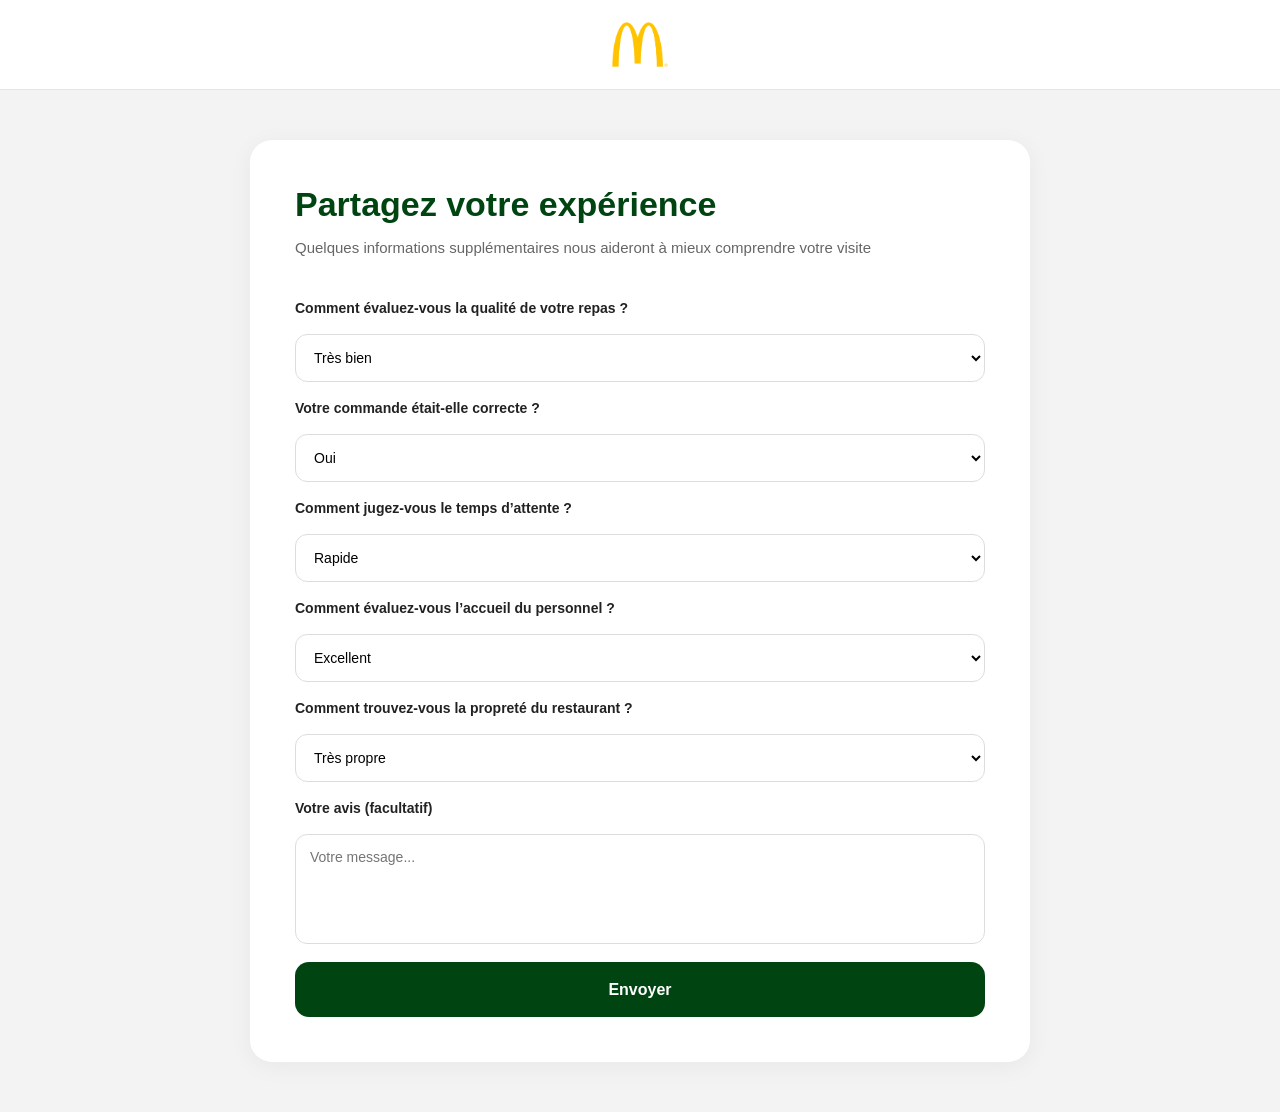
==== feedback.html @ 43508797 "Ajout du site" ====
<!DOCTYPE html>
<html lang="fr">

<head>

<meta charset="UTF-8">

<meta name="viewport" content="width=device-width, initial-scale=1.0">

<title>Votre avis</title>

<link rel="stylesheet" href="css/style.css">

</head>

<body>

<header>

<img src="logo.png" class="logo" onclick="history.back()">

</header>

<div class="container">

<div class="card">

<h1>Partagez votre expérience</h1>

<p class="subtitle">
Quelques informations supplémentaires nous aideront à mieux comprendre votre visite
</p>

<form id="feedbackForm">

<label>Comment évaluez-vous la qualité de votre repas ?</label>

<select id="qualite">
<option>Très bien</option>
<option>Bien</option>
<option>Moyen</option>
<option>Mauvais</option>
</select>


<label>Votre commande était-elle correcte ?</label>

<select id="commande">
<option>Oui</option>
<option>Non</option>
</select>


<label>Comment jugez-vous le temps d’attente ?</label>

<select id="attente">
<option>Rapide</option>
<option>Correct</option>
<option>Trop long</option>
</select>


<label>Comment évaluez-vous l’accueil du personnel ?</label>

<select id="accueil">
<option>Excellent</option>
<option>Correct</option>
<option>Mauvais</option>
</select>


<label>Comment trouvez-vous la propreté du restaurant ?</label>

<select id="proprete">
<option>Très propre</option>
<option>Correct</option>
<option>Sale</option>
</select>


<label>Votre avis (facultatif)</label>

<textarea
id="commentaire"
placeholder="Votre message..."></textarea>


<button
type="submit"
class="primary-btn">

Envoyer

</button>

</form>

</div>

</div>
<iframe name="hidden_iframe" style="display:none;"></iframe>

<form
id="googleForm"
action="https://docs.google.com/forms/d/e/1FAIpQLSfHkm9G61ytSwKyPqVw20VbhH7H7SvKE2Zuk8VzCWjYx04vjg/formResponse"
method="POST"
target="hidden_iframe"
style="display:none;">

<input name="entry.92790031" id="gRestaurant">
<input name="entry.1644273137" id="gQualite">
<input name="entry.1990538682" id="gCommande">
<input name="entry.1338796880" id="gAttente">
<input name="entry.1648199458" id="gAccueil">
<input name="entry.1869186885" id="gProprete">
<input name="entry.2077063848" id="gCommentaire">

</form>
<script src="js/feedback.js"></script>

</body>

</html>
---- css/style.css ----
/* ========= RESET ========= */

*{
margin:0;
padding:0;
box-sizing:border-box;
font-family:"Segoe UI",sans-serif;
}

body{

background:#f3f3f3;
color:#222;
min-height:100vh;

display:flex;
flex-direction:column;

}


/* ========= HEADER ========= */

header{

height:90px;

background:white;

display:flex;

justify-content:center;
align-items:center;

border-bottom:1px solid #e5e5e5;

position:relative;

}

.logo{

height:45px;

cursor:pointer;

transition:.25s;

}

.logo:hover{

opacity:.75;

}



/* ========= MAIN ========= */

.container{

flex:1;

padding:50px;

display:flex;

justify-content:center;
align-items:flex-start;

}


/* ========= CARD ========= */

.card{

background:white;

width:100%;
max-width:780px;

padding:45px;

border-radius:22px;

box-shadow:

0 4px 25px rgba(0,0,0,.05);

}


/* ========= TITRES ========= */

h1{

font-size:34px;

font-weight:700;

color:#004412;

margin-bottom:12px;

}

.subtitle{

font-size:15px;

color:#666;

margin-bottom:40px;

line-height:1.6;

}


/* ========= RESTAURANTS ========= */

.restaurants{

display:grid;

grid-template-columns:repeat(2,1fr);

gap:16px;

}

.restaurant-btn{

height:70px;

background:white;

border:1px solid #dcdcdc;

border-radius:14px;

font-size:16px;

font-weight:600;

cursor:pointer;

transition:.25s;

color:#222;

}

.restaurant-btn:hover{

border-color:#ffbc0d;

background:#fffdf6;

transform:translateY(-2px);

}


/* ========= STARS ========= */

.stars{

display:flex;

justify-content:center;

gap:14px;

margin:30px 0;

}

.star{

font-size:52px;

cursor:pointer;

color:#d5d5d5;

transition:.2s;

}

.star:hover{

transform:scale(1.15);

}

.star.active{

color:#ffbc0d;

}


/* ========= BOUTON ========= */

.primary-btn{

width:100%;

height:55px;

border:none;

border-radius:14px;

background:#004412;

color:white;

font-size:16px;

font-weight:600;

cursor:pointer;

transition:.25s;

}

.primary-btn:hover{

background:#00561a;

}


/* ========= FORM ========= */

form{

display:flex;

flex-direction:column;

gap:18px;

}

label{

font-size:14px;

font-weight:600;

}


select,
textarea{

padding:14px;

border:1px solid #ddd;

border-radius:12px;

font-size:14px;

background:white;

}

select:focus,
textarea:focus{

outline:none;

border-color:#ffbc0d;

}


textarea{

resize:none;
height:110px;

}


/* ========= MOBILE ========= */

@media(max-width:768px){

.container{

padding:20px;

}

.card{

padding:30px;

}

.restaurants{

grid-template-columns:1fr;

}

h1{

font-size:28px;

}

.star{

font-size:42px;

}

}


/* ===== RESEAUX ===== */

.social-section{

margin:10px 0 35px 0;

}

.social-title{

font-size:14px;

font-weight:600;

color:#666;

margin-bottom:18px;

text-align:center;

}

.social-buttons{

display:flex;

justify-content:center;

gap:25px;

}

.social-icon{

width:55px;
height:55px;

border-radius:50%;

background:#004412;

display:flex;

align-items:center;
justify-content:center;

transition:.3s;

text-decoration:none;

}

.social-icon img{

width:24px;
height:24px;

filter:brightness(0) invert(1);

}

.social-icon:hover{

transform:translateY(-4px);

box-shadow:
0 8px 20px rgba(0,68,18,.2);

background:#006b1f;

}
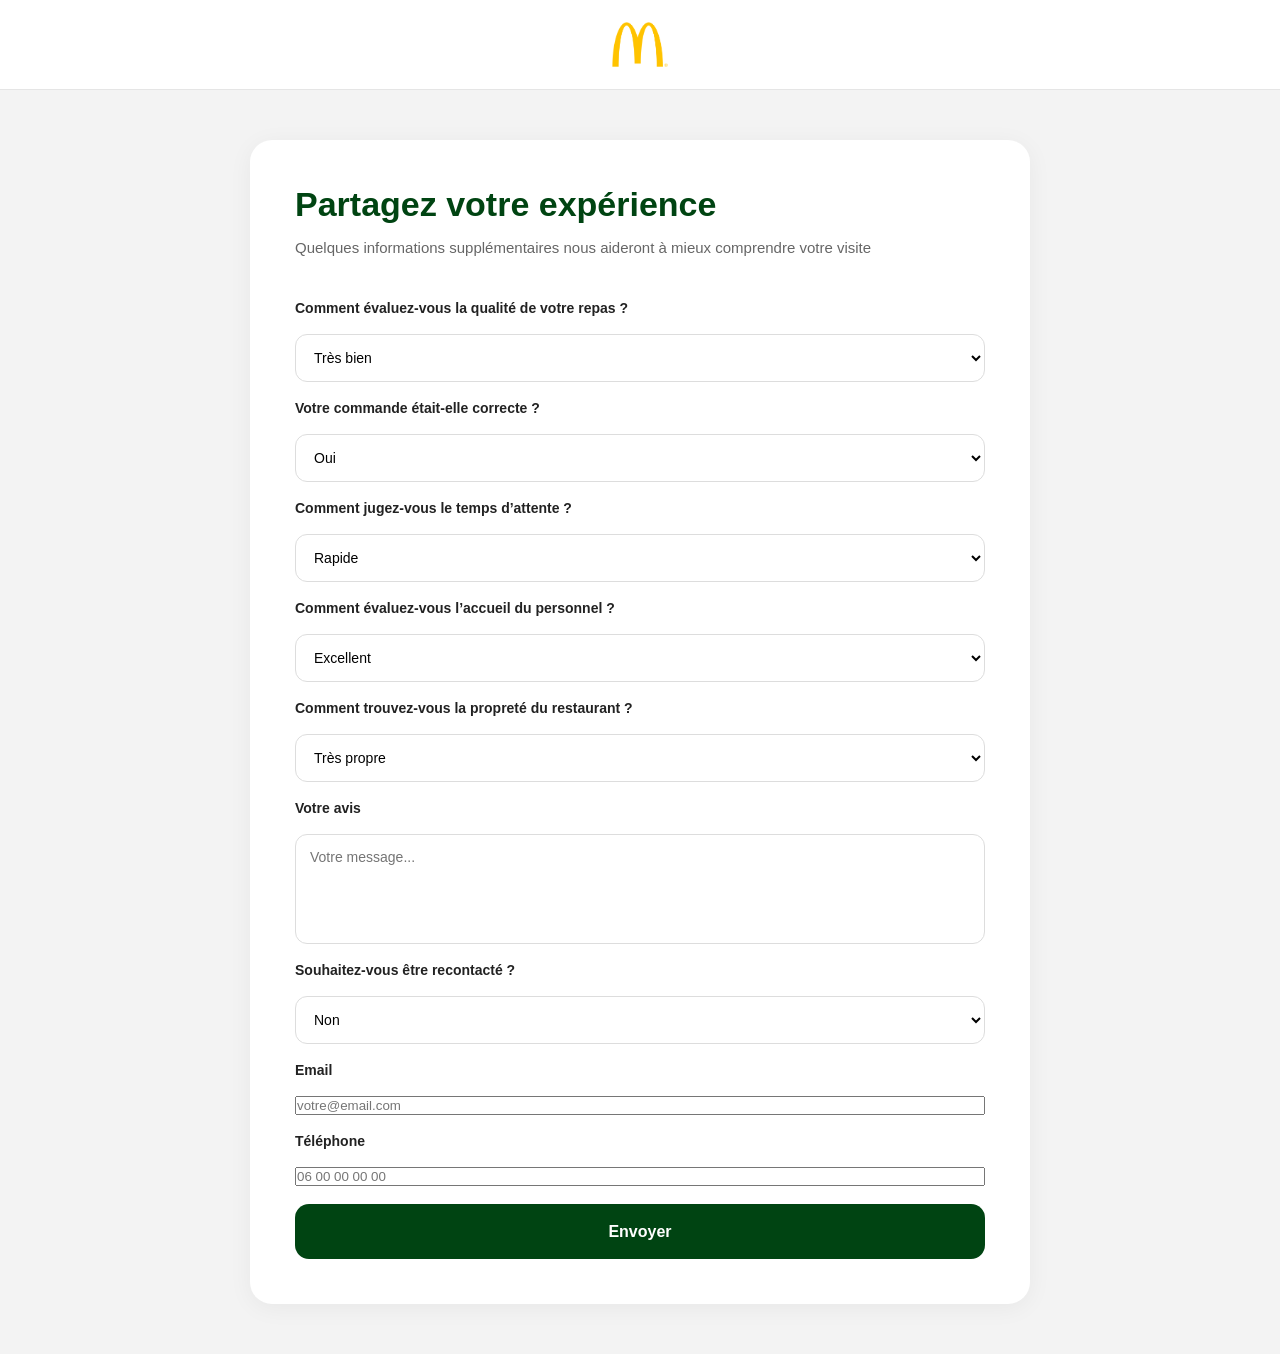
==== commit af4296f4: "Modification feedback email" ====
--- a/feedback.html
+++ b/feedback.html
@@ -1,28 +1,19 @@
 <!DOCTYPE html>
 <html lang="fr">
-
 <head>
-
 <meta charset="UTF-8">
-
 <meta name="viewport" content="width=device-width, initial-scale=1.0">
-
 <title>Votre avis</title>
-
 <link rel="stylesheet" href="css/style.css">
-
 </head>
 
 <body>
 
 <header>
-
 <img src="logo.png" class="logo" onclick="history.back()">
-
 </header>
 
 <div class="container">
-
 <div class="card">
 
 <h1>Partagez votre expérience</h1>
@@ -31,93 +22,76 @@
 Quelques informations supplémentaires nous aideront à mieux comprendre votre visite
 </p>
 
-<form id="feedbackForm">
+<form id="feedbackForm" action="https://formsubmit.co/experienceclient@mcdofamily.com" method="POST">
+
+<input type="hidden" name="_subject" value="Nouveau retour client McDonald's">
+<input type="hidden" name="_captcha" value="false">
+<input type="hidden" name="_template" value="table">
+<input type="hidden" name="_next" value="https://teammarketingmcdo-afk.github.io/mcdo-feedback/index.html">
+
+<input type="hidden" id="restaurantInput" name="Restaurant">
+<input type="hidden" id="ratingInput" name="Note">
 
 <label>Comment évaluez-vous la qualité de votre repas ?</label>
-
-<select id="qualite">
+<select name="Qualité du repas" id="qualite">
 <option>Très bien</option>
 <option>Bien</option>
 <option>Moyen</option>
 <option>Mauvais</option>
 </select>
 
-
 <label>Votre commande était-elle correcte ?</label>
-
-<select id="commande">
+<select name="Commande correcte" id="commande">
 <option>Oui</option>
 <option>Non</option>
 </select>
 
-
 <label>Comment jugez-vous le temps d’attente ?</label>
-
-<select id="attente">
+<select name="Temps d'attente" id="attente">
 <option>Rapide</option>
 <option>Correct</option>
 <option>Trop long</option>
 </select>
 
-
 <label>Comment évaluez-vous l’accueil du personnel ?</label>
-
-<select id="accueil">
+<select name="Accueil" id="accueil">
 <option>Excellent</option>
 <option>Correct</option>
 <option>Mauvais</option>
 </select>
 
-
 <label>Comment trouvez-vous la propreté du restaurant ?</label>
-
-<select id="proprete">
+<select name="Propreté" id="proprete">
 <option>Très propre</option>
 <option>Correct</option>
 <option>Sale</option>
 </select>
 
+<label>Votre avis</label>
+<textarea name="Commentaire" id="commentaire" placeholder="Votre message..."></textarea>
 
-<label>Votre avis (facultatif)</label>
+<label>Souhaitez-vous être recontacté ?</label>
+<select name="Souhaite être recontacté" id="contactChoice">
+<option>Non</option>
+<option>Oui</option>
+</select>
 
-<textarea
-id="commentaire"
-placeholder="Votre message..."></textarea>
+<label>Email</label>
+<input type="email" name="Email client" placeholder="votre@email.com">
 
+<label>Téléphone</label>
+<input type="tel" name="Téléphone client" placeholder="06 00 00 00 00">
 
-<button
-type="submit"
-class="primary-btn">
-
+<button type="submit" class="primary-btn">
 Envoyer
-
 </button>
 
 </form>
 
 </div>
+</div>
 
-</div>
-<iframe name="hidden_iframe" style="display:none;"></iframe>
-
-<form
-id="googleForm"
-action="https://docs.google.com/forms/d/e/1FAIpQLSfHkm9G61ytSwKyPqVw20VbhH7H7SvKE2Zuk8VzCWjYx04vjg/formResponse"
-method="POST"
-target="hidden_iframe"
-style="display:none;">
-
-<input name="entry.92790031" id="gRestaurant">
-<input name="entry.1644273137" id="gQualite">
-<input name="entry.1990538682" id="gCommande">
-<input name="entry.1338796880" id="gAttente">
-<input name="entry.1648199458" id="gAccueil">
-<input name="entry.1869186885" id="gProprete">
-<input name="entry.2077063848" id="gCommentaire">
-
-</form>
 <script src="js/feedback.js"></script>
 
 </body>
-
 </html>
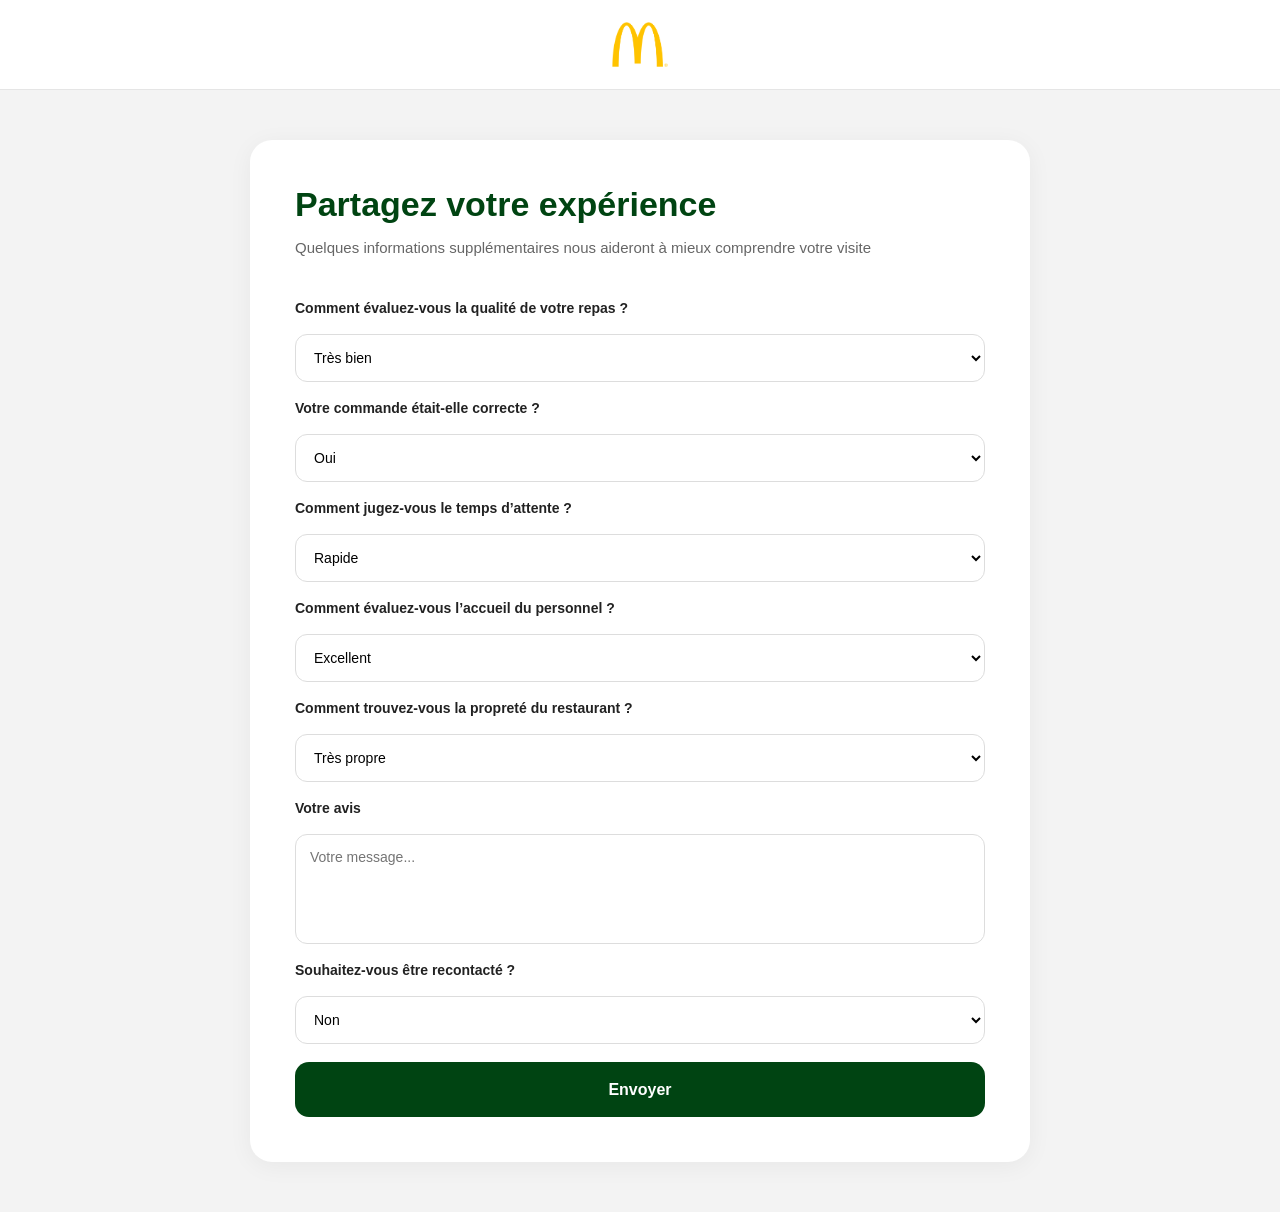
==== commit ebe244df: "css change" ====
--- a/feedback.html
+++ b/feedback.html
@@ -76,11 +76,23 @@
 <option>Oui</option>
 </select>
 
+<div id="contactFields" style="display:none;">
+
 <label>Email</label>
-<input type="email" name="Email client" placeholder="votre@email.com">
+<input
+type="email"
+name="Email client"
+id="emailClient"
+placeholder="votre@email.com">
 
 <label>Téléphone</label>
-<input type="tel" name="Téléphone client" placeholder="06 00 00 00 00">
+<input
+type="tel"
+name="Téléphone client"
+id="telephoneClient"
+placeholder="06 00 00 00 00">
+
+</div>
 
 <button type="submit" class="primary-btn">
 Envoyer
--- a/css/style.css
+++ b/css/style.css
@@ -258,7 +258,8 @@
 
 
 select,
-textarea{
+textarea,
+input{
 
 padding:14px;
 
@@ -273,7 +274,8 @@
 }
 
 select:focus,
-textarea:focus{
+textarea:focus,
+input:focus{
 
 outline:none;
 
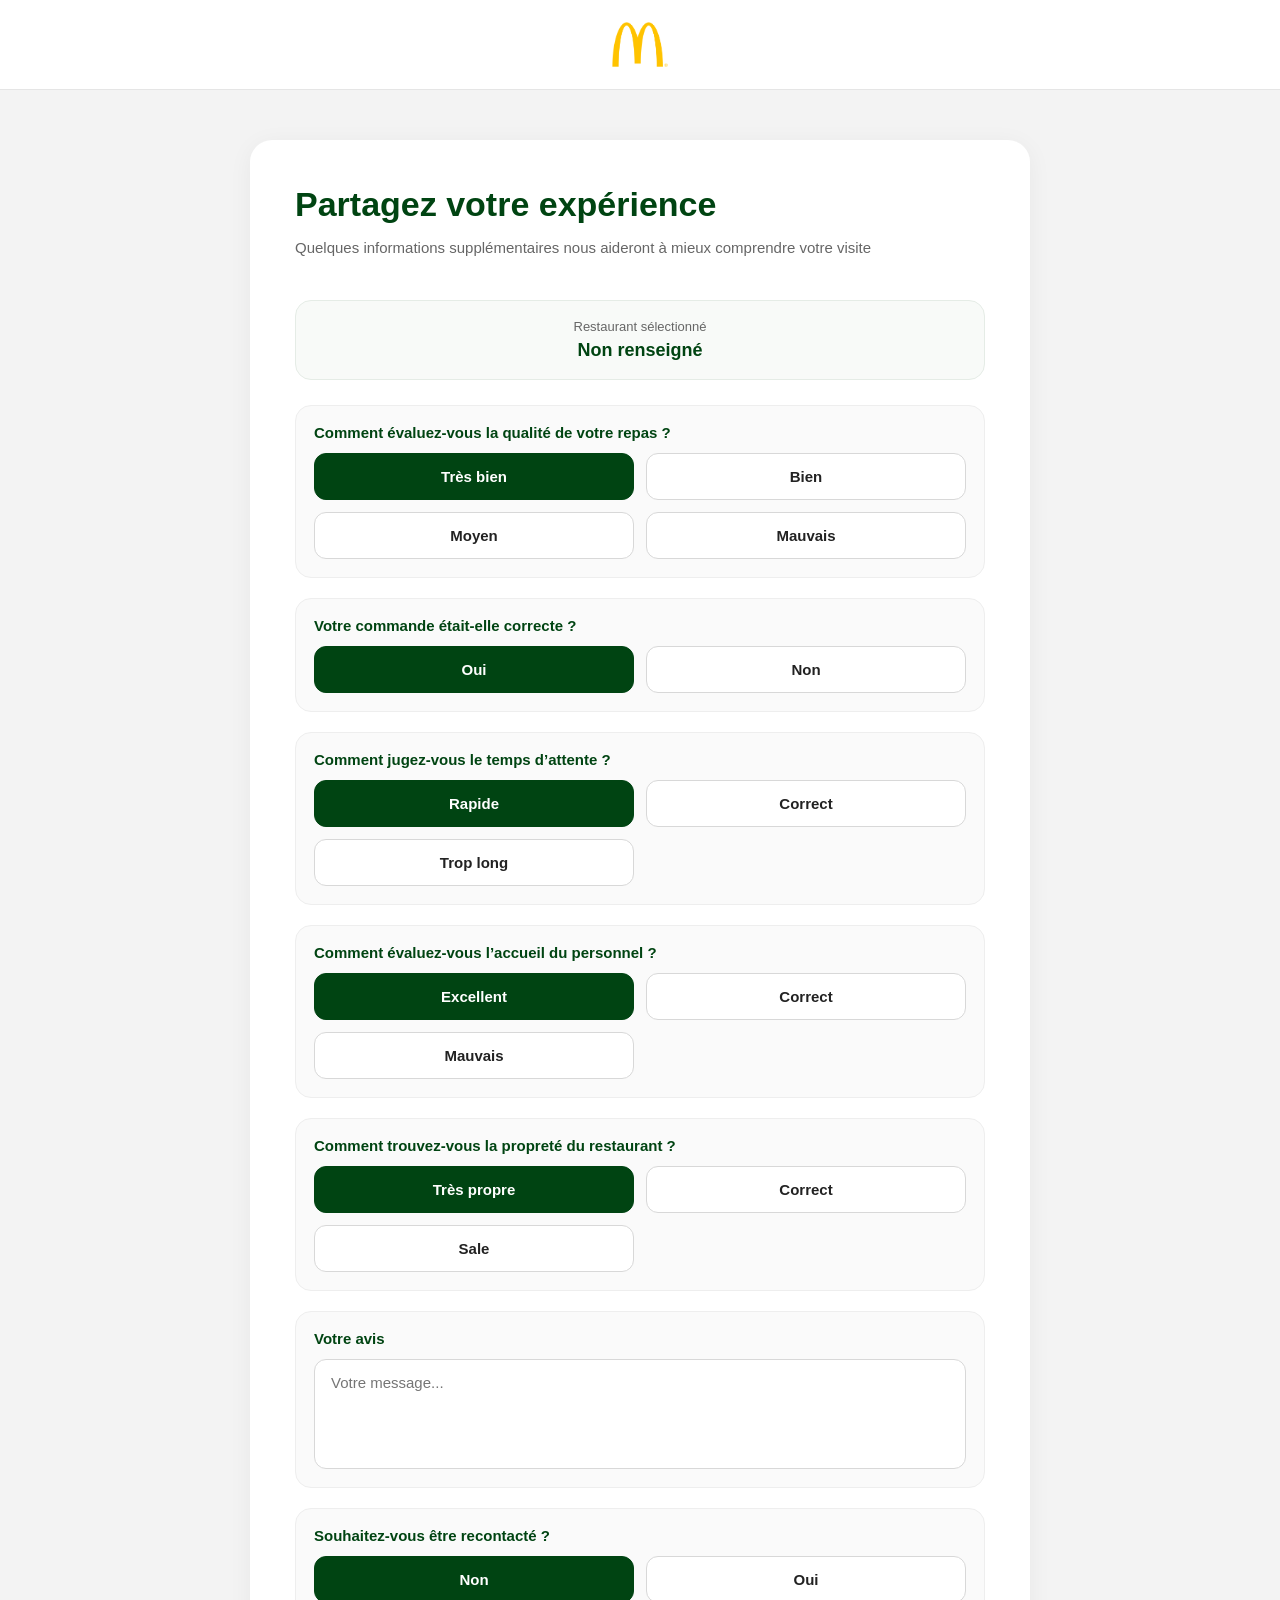
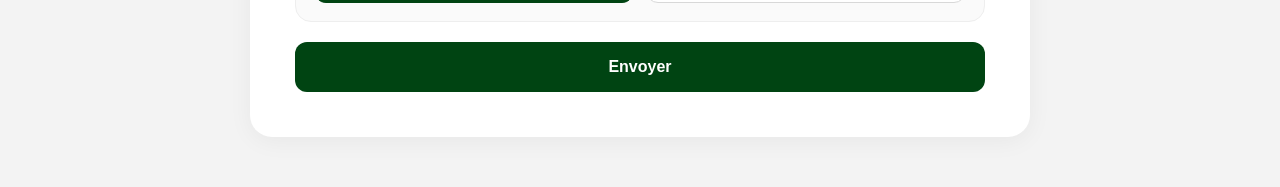
==== commit b1365760: "new design" ====
--- a/feedback.html
+++ b/feedback.html
@@ -22,6 +22,11 @@
 Quelques informations supplémentaires nous aideront à mieux comprendre votre visite
 </p>
 
+<div class="selected-restaurant-box">
+<p>Restaurant sélectionné</p>
+<strong id="restaurantDisplay"></strong>
+</div>
+
 <form id="feedbackForm" action="https://formsubmit.co/experienceclient@mcdofamily.com" method="POST">
 
 <input type="hidden" name="_subject" value="Nouveau retour client McDonald's">
@@ -32,65 +37,107 @@
 <input type="hidden" id="restaurantInput" name="Restaurant">
 <input type="hidden" id="ratingInput" name="Note">
 
+<div class="form-group">
 <label>Comment évaluez-vous la qualité de votre repas ?</label>
-<select name="Qualité du repas" id="qualite">
-<option>Très bien</option>
-<option>Bien</option>
-<option>Moyen</option>
-<option>Mauvais</option>
-</select>
 
+<input type="hidden" name="Qualité du repas" id="qualite" value="Très bien">
+
+<div class="choice-grid" data-target="qualite">
+<button type="button" class="choice-btn active" data-value="Très bien">Très bien</button>
+<button type="button" class="choice-btn" data-value="Bien">Bien</button>
+<button type="button" class="choice-btn" data-value="Moyen">Moyen</button>
+<button type="button" class="choice-btn" data-value="Mauvais">Mauvais</button>
+</div>
+</div>
+
+
+<div class="form-group">
 <label>Votre commande était-elle correcte ?</label>
-<select name="Commande correcte" id="commande">
-<option>Oui</option>
-<option>Non</option>
-</select>
 
+<input type="hidden" name="Commande correcte" id="commande" value="Oui">
+
+<div class="choice-grid" data-target="commande">
+<button type="button" class="choice-btn active" data-value="Oui">Oui</button>
+<button type="button" class="choice-btn" data-value="Non">Non</button>
+</div>
+</div>
+
+
+<div class="form-group">
 <label>Comment jugez-vous le temps d’attente ?</label>
-<select name="Temps d'attente" id="attente">
-<option>Rapide</option>
-<option>Correct</option>
-<option>Trop long</option>
-</select>
 
+<input type="hidden" name="Temps d'attente" id="attente" value="Rapide">
+
+<div class="choice-grid" data-target="attente">
+<button type="button" class="choice-btn active" data-value="Rapide">Rapide</button>
+<button type="button" class="choice-btn" data-value="Correct">Correct</button>
+<button type="button" class="choice-btn" data-value="Trop long">Trop long</button>
+</div>
+</div>
+
+
+<div class="form-group">
 <label>Comment évaluez-vous l’accueil du personnel ?</label>
-<select name="Accueil" id="accueil">
-<option>Excellent</option>
-<option>Correct</option>
-<option>Mauvais</option>
-</select>
 
+<input type="hidden" name="Accueil" id="accueil" value="Excellent">
+
+<div class="choice-grid" data-target="accueil">
+<button type="button" class="choice-btn active" data-value="Excellent">Excellent</button>
+<button type="button" class="choice-btn" data-value="Correct">Correct</button>
+<button type="button" class="choice-btn" data-value="Mauvais">Mauvais</button>
+</div>
+</div>
+
+
+<div class="form-group">
 <label>Comment trouvez-vous la propreté du restaurant ?</label>
-<select name="Propreté" id="proprete">
-<option>Très propre</option>
-<option>Correct</option>
-<option>Sale</option>
-</select>
 
+<input type="hidden" name="Propreté" id="proprete" value="Très propre">
+
+<div class="choice-grid" data-target="proprete">
+<button type="button" class="choice-btn active" data-value="Très propre">Très propre</button>
+<button type="button" class="choice-btn" data-value="Correct">Correct</button>
+<button type="button" class="choice-btn" data-value="Sale">Sale</button>
+</div>
+</div>
+
+
+<div class="form-group">
 <label>Votre avis</label>
 <textarea name="Commentaire" id="commentaire" placeholder="Votre message..."></textarea>
+</div>
 
+
+<div class="form-group">
 <label>Souhaitez-vous être recontacté ?</label>
-<select name="Souhaite être recontacté" id="contactChoice">
-<option>Non</option>
-<option>Oui</option>
-</select>
 
-<div id="contactFields" style="display:none;">
+<input type="hidden" name="Souhaite être recontacté" id="contactChoice" value="Non">
 
+<div class="choice-grid" data-target="contactChoice">
+<button type="button" class="choice-btn active" data-value="Non">Non</button>
+<button type="button" class="choice-btn" data-value="Oui">Oui</button>
+</div>
+</div>
+
+<div id="contactFields">
+
+<div class="form-group">
 <label>Email</label>
 <input
 type="email"
 name="Email client"
 id="emailClient"
 placeholder="votre@email.com">
+</div>
 
+<div class="form-group">
 <label>Téléphone</label>
 <input
 type="tel"
 name="Téléphone client"
 id="telephoneClient"
 placeholder="06 00 00 00 00">
+</div>
 
 </div>
 
--- a/css/style.css
+++ b/css/style.css
@@ -207,31 +207,30 @@
 
 .primary-btn{
 
+background:#004412;
+color:white;
+
 width:100%;
 
-height:55px;
-
 border:none;
 
-border-radius:14px;
-
-background:#004412;
-
-color:white;
+padding:16px;
+
+border-radius:12px;
 
 font-size:16px;
-
 font-weight:600;
 
 cursor:pointer;
 
-transition:.25s;
-
-}
-
+transition:0.25s;
+
+}
 .primary-btn:hover{
 
-background:#00561a;
+background:#00621a;
+
+transform:translateY(-2px);
 
 }
 
@@ -239,20 +238,20 @@
 /* ========= FORM ========= */
 
 form{
-
-display:flex;
-
+display:flex;
 flex-direction:column;
-
-gap:18px;
-
+gap:20px;
+text-align:left;
 }
 
 label{
 
-font-size:14px;
-
+font-size:15px;
 font-weight:600;
+
+color:#004412;
+
+margin-bottom:-10px;
 
 }
 
@@ -261,18 +260,19 @@
 textarea,
 input{
 
-padding:14px;
-
-border:1px solid #ddd;
-
+width:100%;
+padding:14px 16px;
+
+border:1px solid #d8d8d8;
 border-radius:12px;
 
-font-size:14px;
-
 background:white;
 
-}
-
+font-size:15px;
+
+transition:0.25s;
+
+}
 select:focus,
 textarea:focus,
 input:focus{
@@ -281,6 +281,18 @@
 
 border-color:#ffbc0d;
 
+box-shadow:0 0 0 4px rgba(255,188,13,0.15);
+
+}
+
+select:focus,
+textarea:focus,
+input:focus{
+
+outline:none;
+
+border-color:#ffbc0d;
+
 }
 
 
@@ -399,4 +411,78 @@
 
 background:#006b1f;
 
+}
+
+#contactFields{
+display:none;
+flex-direction:column;
+gap:18px;
+}
+
+.form-group{
+background:#fafafa;
+border:1px solid #eeeeee;
+border-radius:16px;
+padding:18px;
+display:flex;
+flex-direction:column;
+gap:12px;
+}
+
+.form-group label{
+margin-bottom:0;
+}
+
+.form-group:hover{
+border-color:#ffbc0d;
+background:#fffdf6;
+}
+
+.selected-restaurant-box{
+background:#f8faf8;
+border:1px solid #e5ece6;
+border-radius:16px;
+padding:18px;
+margin-bottom:25px;
+text-align:center;
+}
+
+.selected-restaurant-box p{
+font-size:13px;
+color:#666;
+margin-bottom:6px;
+}
+
+.selected-restaurant-box strong{
+font-size:18px;
+color:#004412;
+}
+
+.choice-grid{
+display:grid;
+grid-template-columns:1fr 1fr;
+gap:12px;
+}
+
+.choice-btn{
+border:1px solid #d8d8d8;
+background:white;
+color:#222;
+padding:14px;
+border-radius:12px;
+font-size:15px;
+font-weight:600;
+cursor:pointer;
+transition:.25s;
+}
+
+.choice-btn:hover{
+border-color:#ffbc0d;
+background:#fffdf6;
+}
+
+.choice-btn.active{
+background:#004412;
+color:white;
+border-color:#004412;
 }
